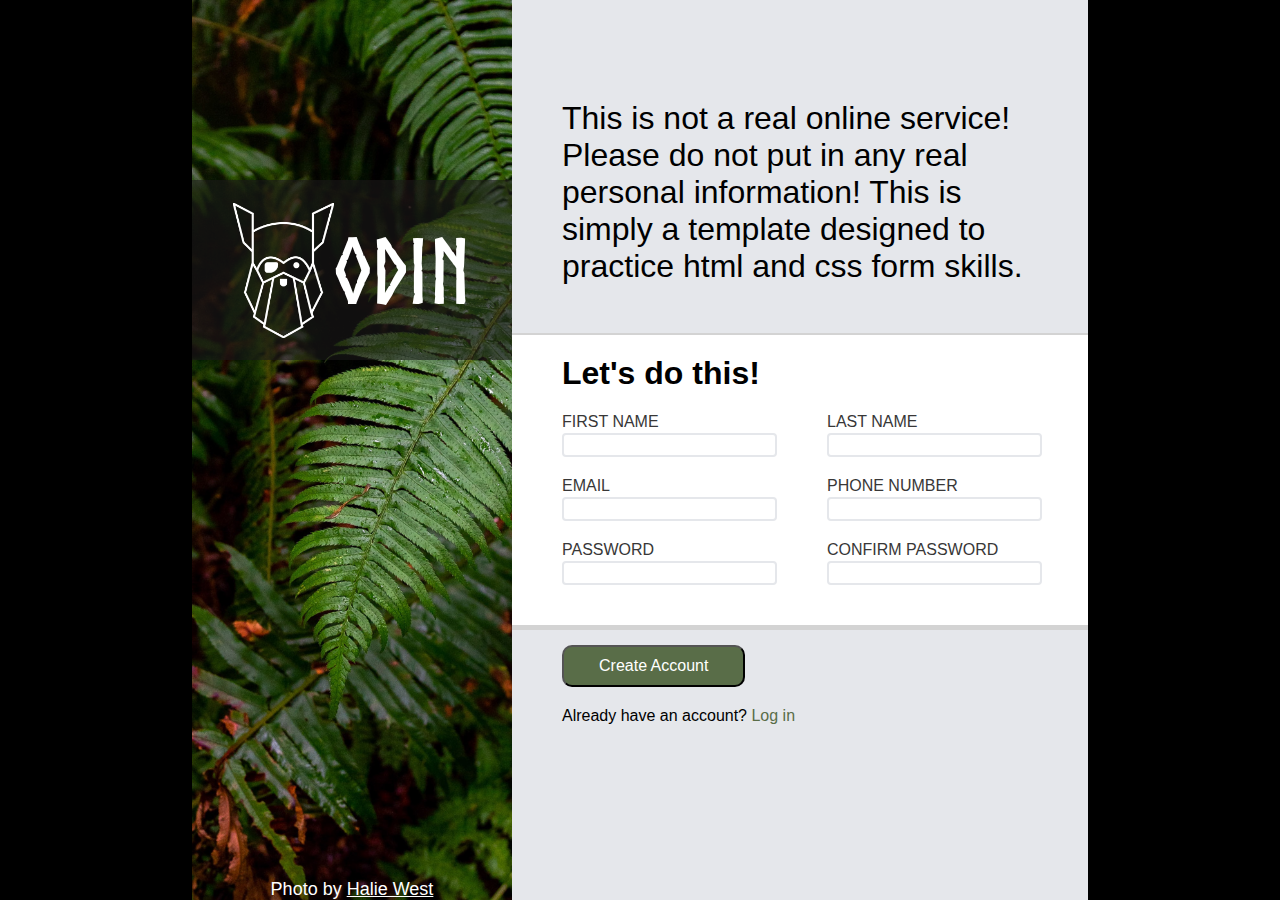
==== index.html @ 63b44fb7 "Rename SignupForm.html to index.html" ====
<!DOCTYPE html>
<html lang="en">
<head>
    <meta charset="UTF-8">
    <meta name="viewport" content="width=device-width, initial-scale=1.0">
    <link rel="stylesheet" href="./SignupFormStyles.css">
    <title>Odin Sign-up Form</title>
</head>
<body>
    <div class="image-side-panel">
        <!-- Add the image as a background-->
        <div class="logo-and-name">
            <img src="./odin-lined.png">
            <span class="company-name">ODIN</span>
        </div>
        <div class="photo-credit">
            Photo by <a href="https://unsplash.com/photos/25xggax4bSA">Halie West</a>
        </div>
    </div>
    <div class="form-side-panel">
        <div class="disclaimer">
            This is not a real online service! Please do not put in any real personal information!
            This is simply a template designed to practice html and css form skills.
        </div>
        <form class="sign-up-form">
            <div class="sign-up-form-top">
                <h1 class="sign-up-form-message">Let's do this!</h1>
                <div class="form-row">
                    <div>
                        <label for="first-name">FIRST NAME</label>
                        <input type="text" id="first-name" name="first-name">
                    </div>
                    <div>
                        <label for="last-name">LAST NAME</label>
                        <input type="text" id="last-name" name="last-name">
                    </div>
                </div>
                <div class="form-row">
                    <div>
                        <label for="email">EMAIL</label>
                        <input type="email" id="email" name="email">
                    </div>
                    <div>
                        <label for="phone-number">PHONE NUMBER</label>
                        <input type="tel" id="phone-number" name="phone-number">
                    </div>
                </div>
                <div class="form-row">
                    <div>
                        <label for="password">PASSWORD</label>
                        <input class="error" type="password" id="password" name="password">
                    </div>
                    <div>
                        <label for="confirm-password">CONFIRM PASSWORD</label>
                        <input class="error" type="password" id="confirm-password" name="confirm-password">
                    </div>
                </div>
            </div>
            <button>Create Account</button>
        </form>
        <div class="already-have-account">
            Already have an account? <span>Log in</span>
        </div>
    </div>
</body>
</html>
---- SignupFormStyles.css ----
* {
    box-sizing: border-box;
}

:root {
    --form-background: #E5E7EB;
    font-family: Arial, Helvetica, sans-serif;
}

@font-face {
    font-family: "Norse-Bold";
    src: url("./Norse-Bold.otf");
}

body {
    font-size: 16px;
    margin: 0;
    padding: 0 15vw 0 15vw;
    display: flex;
    flex-direction: row;
    background-color: black;
}

.image-side-panel {
    width: 25vw;
    height: 100vh;
    background-image: url("./halie-west-25xggax4bSA-unsplash.jpg");
    background-size: cover;
    background-repeat: no-repeat;
    display: flex;
    justify-content: space-between;
    flex-direction: column;
}

.form-side-panel {
    width: 45vw;
    height: 100vh;
    background-color: var(--form-background);
}

.logo-and-name {
    background-color: rgba(26, 25, 25, 0.6);
    height: 20vh;
    margin-top: 20vh;
    color: white;
    display: flex;
    font-size: 10vh;
    justify-content: center;
}

.company-name {
    padding-top: 5vh;
    font-family: "Norse-Bold";
}

.logo-and-name img {
    height: 15vh;
    margin-top: 2.5vh;
}

.photo-credit {
    text-align: center;
    color: white;
    font-size: 2vh;
}

.photo-credit a{
    color: white;
}

.sign-up-form-top {
    box-shadow: 0px 5px lightgray, 0px -2px lightgray;
    padding: 0 50px 20px 50px;
    background-color: white;
}

.sign-up-form-message {
    padding-top: 20px;
}

.disclaimer {
    margin: 100px 50px 50px 50px;
    font-size: 2rem;
}

.form-row {
    display: flex;
    justify-content: space-between;
    margin-right: 300px;
    margin-bottom: 20px;
}

.form-row label {
    color: rgb(56, 55, 55);
    margin-bottom: 2px;
}

.form-row div {
    display: flex;
    flex-direction: column;
    margin-right: 50px;
}

.form-row input {
    font-size: 16px;
    border: 2px solid #E5E7EB;
    border-radius: 4px;
}

.form-row input:focus {
    outline: none;
    border: 2px solid rgb(12, 12, 195);
    border-radius: 4px;
}

.sign-up-form button {
    color: white;
    margin-top: 20px;
    margin-left: 50px;
    font-size: 1rem;
    background-color: #596D48;
    padding: 10px 35px;
    border-radius: 10px;
}

.already-have-account {
    margin-left: 50px;
    margin-top: 20px;
}

.already-have-account span {
    color: #596D48;
}
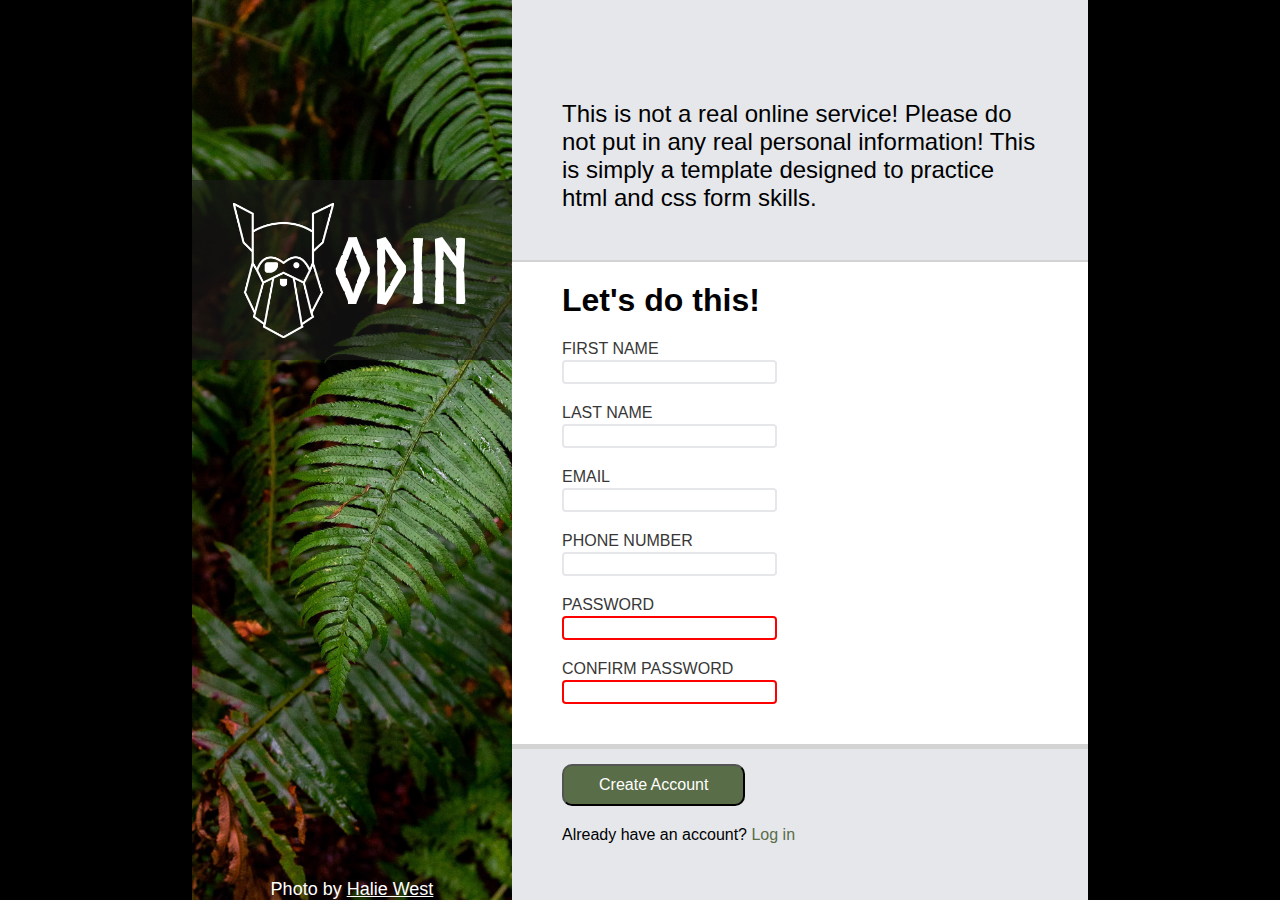
==== commit b84638e5: "Create Password Matching" ====
--- a/index.html
+++ b/index.html
@@ -4,6 +4,7 @@
     <meta charset="UTF-8">
     <meta name="viewport" content="width=device-width, initial-scale=1.0">
     <link rel="stylesheet" href="./SignupFormStyles.css">
+    <script src="./PasswordMatcher.js" defer></script>
     <title>Odin Sign-up Form</title>
 </head>
 <body>
--- a/SignupFormStyles.css
+++ b/SignupFormStyles.css
@@ -80,14 +80,13 @@
 
 .disclaimer {
     margin: 100px 50px 50px 50px;
-    font-size: 2rem;
+    font-size: 1.5rem;
 }
 
 .form-row {
     display: flex;
-    justify-content: space-between;
-    margin-right: 300px;
-    margin-bottom: 20px;
+    justify-content: flex-start;
+    flex-wrap: wrap;
 }
 
 .form-row label {
@@ -99,6 +98,7 @@
     display: flex;
     flex-direction: column;
     margin-right: 50px;
+    margin-bottom: 20px;
 }
 
 .form-row input {
@@ -132,3 +132,7 @@
     color: #596D48;
 }
 
+input.error {
+    border-color: red;
+}
+
